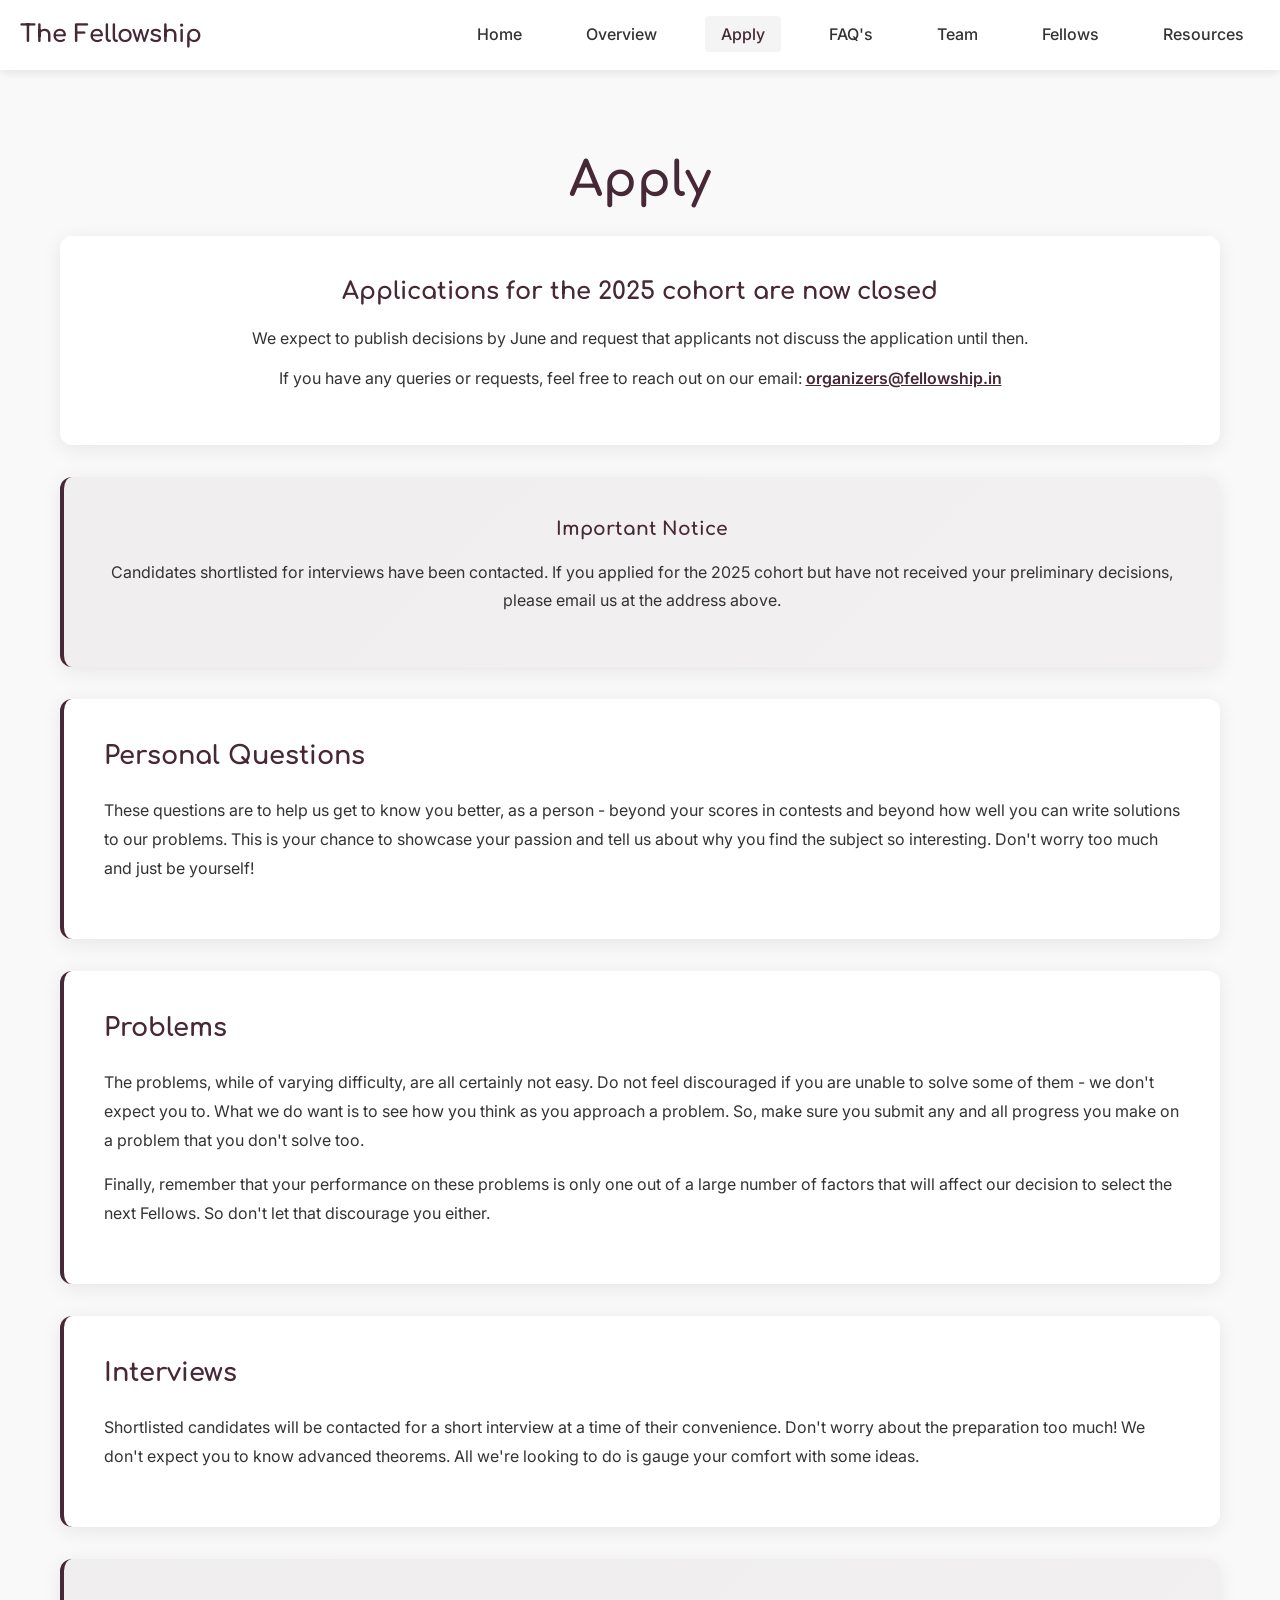
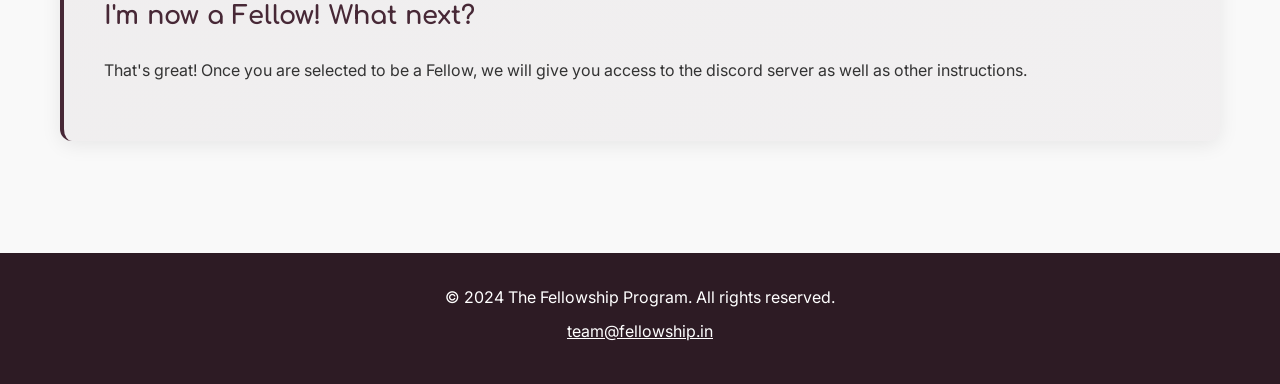
==== apply.html @ 7d9fc126 "Initial commit: Fellowship website" ====
<!DOCTYPE html>
<html lang="en">
<head>
    <meta charset="UTF-8">
    <meta name="viewport" content="width=device-width, initial-scale=1.0">
    <title>Apply - The Fellowship Program</title>
    <link rel="stylesheet" href="styles.css">
    <link href="https://fonts.googleapis.com/css2?family=Comfortaa:wght@300;400;500;600;700&family=Inter:wght@300;400;500;600&display=swap" rel="stylesheet">
</head>
<body>
    <nav class="navbar">
        <div class="nav-container">
            <div class="nav-brand"><a href="index.html" style="color: inherit; text-decoration: none;">The Fellowship</a></div>
            <button class="nav-toggle" id="navToggle"><span></span><span></span><span></span></button>
            <ul class="nav-menu" id="navMenu">
                <li><a href="index.html" class="nav-link">Home</a></li>
                <li><a href="overview.html" class="nav-link">Overview</a></li>
                <li><a href="apply.html" class="nav-link active">Apply</a></li>
                <li><a href="faqs.html" class="nav-link">FAQ's</a></li>
                <li><a href="team.html" class="nav-link">Team</a></li>
                <li><a href="fellows.html" class="nav-link">Fellows</a></li>
                <li><a href="resources.html" class="nav-link">Resources</a></li>
            </ul>
        </div>
    </nav>
    
    <main class="page-content">
        <section class="apply-section">
            <div class="container">
                <h1 class="page-title">Apply</h1>
                
                <div class="apply-notice">
                    <h2>Applications for the 2025 cohort are now closed</h2>
                    <p>We expect to publish decisions by June and request that applicants not discuss the application until then.</p>
                    <p>If you have any queries or requests, feel free to reach out on our email: <a href="mailto:organizers@fellowship.in">organizers@fellowship.in</a></p>
                </div>

                <div class="apply-notice important">
                    <h3>Important Notice</h3>
                    <p>Candidates shortlisted for interviews have been contacted. If you applied for the 2025 cohort but have not received your preliminary decisions, please email us at the address above.</p>
                </div>

                <div class="apply-card">
                    <h2 class="apply-card-title">Personal Questions</h2>
                    <p>These questions are to help us get to know you better, as a person - beyond your scores in contests and beyond how well you can write solutions to our problems. This is your chance to showcase your passion and tell us about why you find the subject so interesting. Don't worry too much and just be yourself!</p>
                </div>

                <div class="apply-card">
                    <h2 class="apply-card-title">Problems</h2>
                    <p>The problems, while of varying difficulty, are all certainly not easy. Do not feel discouraged if you are unable to solve some of them - we don't expect you to. What we do want is to see how you think as you approach a problem. So, make sure you submit any and all progress you make on a problem that you don't solve too.</p>
                    <p>Finally, remember that your performance on these problems is only one out of a large number of factors that will affect our decision to select the next Fellows. So don't let that discourage you either.</p>
                </div>

                <div class="apply-card">
                    <h2 class="apply-card-title">Interviews</h2>
                    <p>Shortlisted candidates will be contacted for a short interview at a time of their convenience. Don't worry about the preparation too much! We don't expect you to know advanced theorems. All we're looking to do is gauge your comfort with some ideas.</p>
                </div>

                <div class="apply-card highlight">
                    <h2 class="apply-card-title">I'm now a Fellow! What next?</h2>
                    <p>That's great! Once you are selected to be a Fellow, we will give you access to the discord server as well as other instructions.</p>
                </div>
            </div>
        </section>
    </main>
    
    <footer class="footer">
        <div class="container">
            <p>© 2024 The Fellowship Program. All rights reserved.</p>
            <p><a href="mailto:team@fellowship.in">team@fellowship.in</a></p>
        </div>
    </footer>
    <script src="script.js"></script>
</body>
</html>
---- styles.css ----
/* Reset and Base Styles */
* {
    margin: 0;
    padding: 0;
    box-sizing: border-box;
}

:root {
    --primary-color: #472836;
    --secondary-color: #6B4A5A;
    --accent-color: #8B6478;
    --dark-bg: #2D1B24;
    --light-bg: #F9F9F9;
    --white: #FFFFFF;
    --text-dark: #333333;
    --text-light: #666666;
    --border-color: #E0E0E0;
}

html {
    scroll-behavior: smooth;
}

body {
    font-family: 'Inter', -apple-system, BlinkMacSystemFont, 'Segoe UI', sans-serif;
    line-height: 1.6;
    color: var(--text-dark);
    background-color: var(--white);
}

h1, h2, h3, h4, h5, h6 {
    font-family: 'Comfortaa', cursive;
    font-weight: 700;
    line-height: 1.3;
}

a {
    color: var(--primary-color);
    text-decoration: none;
    transition: all 0.3s ease;
}

a:hover {
    opacity: 0.8;
}

.container {
    max-width: 1200px;
    margin: 0 auto;
    padding: 0 20px;
}

/* Skip Links */
.skip-link {
    position: absolute;
    top: -40px;
    left: 0;
    background: var(--primary-color);
    color: var(--white);
    padding: 8px 16px;
    z-index: 100;
    border-radius: 0 0 4px 0;
}

.skip-link:focus {
    top: 0;
}

/* Navigation */
.navbar {
    background-color: var(--white);
    box-shadow: 0 2px 10px rgba(0, 0, 0, 0.1);
    position: sticky;
    top: 0;
    z-index: 1000;
    transition: all 0.3s ease;
}

.nav-container {
    max-width: 1400px;
    margin: 0 auto;
    padding: 0 20px;
    display: flex;
    justify-content: space-between;
    align-items: center;
    height: 70px;
}

.nav-brand {
    font-family: 'Comfortaa', cursive;
    font-size: 1.5rem;
    font-weight: 700;
    color: var(--primary-color);
}

.nav-menu {
    display: flex;
    list-style: none;
    gap: 2rem;
    align-items: center;
}

.nav-link {
    color: var(--text-dark);
    font-weight: 500;
    padding: 8px 16px;
    border-radius: 4px;
    transition: all 0.3s ease;
    position: relative;
}

.nav-link:hover,
.nav-link.active {
    color: var(--primary-color);
    background-color: rgba(71, 40, 54, 0.05);
}

.nav-toggle {
    display: none;
    flex-direction: column;
    background: none;
    border: none;
    cursor: pointer;
    padding: 5px;
}

.nav-toggle span {
    width: 25px;
    height: 3px;
    background-color: var(--primary-color);
    margin: 3px 0;
    transition: all 0.3s ease;
    border-radius: 3px;
}

/* Hero Section */
.hero-section {
    position: relative;
    height: 70vh;
    min-height: 500px;
    overflow: hidden;
}

.hero-image {
    width: 100%;
    height: 100%;
    background: linear-gradient(135deg, var(--primary-color) 0%, var(--secondary-color) 50%, var(--accent-color) 100%);
    position: relative;
    display: flex;
    align-items: center;
    justify-content: center;
}

.hero-overlay {
    position: absolute;
    top: 0;
    left: 0;
    right: 0;
    bottom: 0;
    background: rgba(0, 0, 0, 0.3);
}

.hero-content {
    position: relative;
    z-index: 2;
    text-align: center;
    color: var(--white);
    padding: 0 20px;
    max-width: 900px;
    animation: fadeInUp 1s ease;
}

.hero-title {
    font-size: 3.5rem;
    margin-bottom: 1.5rem;
    font-weight: 700;
    text-shadow: 2px 2px 4px rgba(0, 0, 0, 0.3);
}

.hero-subtitle {
    font-size: 1.4rem;
    font-weight: 400;
    line-height: 1.6;
    text-shadow: 1px 1px 2px rgba(0, 0, 0, 0.3);
}

/* Notice Section */
.notice-section {
    background-color: var(--light-bg);
    padding: 3rem 0;
    text-align: center;
}

.notice-section .container {
    max-width: 800px;
}

.notice-text {
    font-family: 'Comfortaa', cursive;
    font-size: 1.1rem;
    margin-bottom: 1.5rem;
    color: var(--text-dark);
}

.notice-subtitle {
    font-weight: 600;
    text-decoration: underline;
    margin-bottom: 1rem;
    color: var(--primary-color);
}

.notice-section p {
    margin-bottom: 0.75rem;
    color: var(--text-dark);
}

.notice-section a {
    color: var(--primary-color);
    text-decoration: underline;
}

/* Mission Section */
.mission-section {
    background: linear-gradient(135deg, var(--dark-bg) 0%, var(--primary-color) 100%);
    color: var(--white);
    padding: 5rem 0;
}

.section-title {
    font-family: 'Comfortaa', cursive;
    font-size: 2.5rem;
    margin-bottom: 2rem;
    text-align: left;
}

.mission-text {
    font-size: 1.1rem;
    margin-bottom: 1.5rem;
    line-height: 1.8;
}

.mission-highlight {
    font-size: 1.1rem;
    line-height: 1.8;
}

.mission-highlight strong {
    font-weight: 700;
}

/* Info Cards Section */
.info-cards-section {
    padding: 5rem 0;
    background-color: var(--white);
}

.info-grid {
    display: grid;
    grid-template-columns: repeat(auto-fit, minmax(300px, 1fr));
    gap: 2.5rem;
    margin-bottom: 3rem;
}

.info-card {
    padding: 2rem;
    border-radius: 12px;
    background: var(--white);
    box-shadow: 0 4px 20px rgba(0, 0, 0, 0.08);
    transition: all 0.3s ease;
    border: 1px solid var(--border-color);
}

.info-card:hover {
    transform: translateY(-5px);
    box-shadow: 0 8px 30px rgba(0, 0, 0, 0.12);
}

.info-icon {
    font-size: 3rem;
    margin-bottom: 1rem;
    display: block;
}

.info-title {
    font-family: 'Comfortaa', cursive;
    font-size: 1.5rem;
    margin-bottom: 1rem;
    color: var(--primary-color);
}

.info-title a {
    color: var(--primary-color);
    text-decoration: none;
}

.info-title a:hover {
    text-decoration: underline;
}

.info-text {
    color: var(--text-dark);
    line-height: 1.7;
    margin-bottom: 1rem;
}

.info-text-small {
    font-size: 0.95rem;
    color: var(--text-light);
    line-height: 1.6;
    font-style: italic;
}

.highlight-text {
    text-decoration: underline;
    font-weight: 600;
    color: var(--primary-color);
}

.application-note {
    background: linear-gradient(135deg, rgba(71, 40, 54, 0.05) 0%, rgba(107, 74, 90, 0.05) 100%);
    padding: 2rem;
    border-radius: 12px;
    border-left: 4px solid var(--primary-color);
}

.application-note p {
    color: var(--text-dark);
    line-height: 1.8;
    font-style: italic;
}

/* Team Section */
.team-section {
    padding: 5rem 0;
    background-color: var(--white);
}

.team-intro {
    text-align: center;
    max-width: 800px;
    margin: 0 auto 3rem;
    font-size: 1.1rem;
    color: var(--text-light);
    line-height: 1.8;
}

.team-category {
    font-family: 'Comfortaa', cursive;
    font-size: 1.8rem;
    color: var(--primary-color);
    margin: 3rem 0 2rem;
    text-align: center;
}

.team-grid {
    display: grid;
    grid-template-columns: repeat(auto-fit, minmax(200px, 1fr));
    gap: 2rem;
    margin-bottom: 3rem;
}

.team-card {
    text-align: center;
    padding: 2rem 1rem;
    border-radius: 12px;
    background: var(--light-bg);
    transition: all 0.3s ease;
    border: 2px solid transparent;
}

.team-card:hover {
    transform: translateY(-5px);
    border-color: var(--primary-color);
    box-shadow: 0 8px 25px rgba(71, 40, 54, 0.15);
}

.team-avatar {
    font-size: 3.5rem;
    margin-bottom: 1rem;
    transition: transform 0.3s ease;
}

.team-name {
    font-family: 'Comfortaa', cursive;
    font-size: 1.1rem;
    color: var(--primary-color);
    margin-bottom: 0.5rem;
}

.team-role {
    color: var(--text-light);
    font-size: 0.95rem;
}

.team-join {
    background: linear-gradient(135deg, rgba(71, 40, 54, 0.05) 0%, rgba(107, 74, 90, 0.05) 100%);
    padding: 2.5rem;
    border-radius: 12px;
    text-align: center;
    margin-top: 3rem;
    border-left: 4px solid var(--primary-color);
}

.team-join h3 {
    font-family: 'Comfortaa', cursive;
    color: var(--primary-color);
    margin-bottom: 1rem;
    font-size: 1.5rem;
}

.team-join p {
    font-size: 1.05rem;
    line-height: 1.7;
    color: var(--text-dark);
}

.team-join a {
    color: var(--primary-color);
    font-weight: 600;
    text-decoration: underline;
}

/* Partnership Section */
.partnership-section {
    background-color: var(--light-bg);
    padding: 4rem 0;
}

.section-title-center {
    font-family: 'Comfortaa', cursive;
    font-size: 2rem;
    text-align: center;
    margin-bottom: 2rem;
    color: var(--primary-color);
}

.partner-logos {
    display: flex;
    justify-content: center;
    align-items: center;
    gap: 3rem;
    flex-wrap: wrap;
}

.partner-logo {
    padding: 1rem;
}

.partner-placeholder {
    width: 200px;
    height: 80px;
    background: linear-gradient(135deg, var(--primary-color) 0%, var(--secondary-color) 100%);
    color: var(--white);
    display: flex;
    align-items: center;
    justify-content: center;
    border-radius: 8px;
    font-family: 'Comfortaa', cursive;
    font-weight: 600;
    box-shadow: 0 4px 15px rgba(0, 0, 0, 0.1);
}

/* Questions Section */
.questions-section {
    background: linear-gradient(135deg, var(--dark-bg) 0%, var(--primary-color) 100%);
    color: var(--white);
    padding: 4rem 0;
    text-align: center;
}

.questions-text {
    font-size: 1.1rem;
    font-style: italic;
    line-height: 1.8;
}

.questions-text a {
    color: var(--white);
    text-decoration: underline;
}

.questions-text a:hover {
    opacity: 0.9;
}

/* Social Section */
.social-section {
    padding: 3rem 0;
    background-color: var(--white);
    text-align: center;
}

.social-links {
    display: flex;
    justify-content: center;
    gap: 1.5rem;
    margin-bottom: 1rem;
}

.social-link {
    display: inline-flex;
    align-items: center;
    justify-content: center;
    width: 60px;
    height: 60px;
    border-radius: 50%;
    background: var(--light-bg);
    transition: all 0.3s ease;
    box-shadow: 0 2px 10px rgba(0, 0, 0, 0.1);
}

.social-link:hover {
    transform: scale(1.1);
    box-shadow: 0 4px 15px rgba(0, 0, 0, 0.15);
}

.social-text {
    color: var(--text-light);
    font-size: 0.95rem;
}

/* Newsletter Section */
.newsletter-section {
    background: linear-gradient(135deg, rgba(71, 40, 54, 0.05) 0%, rgba(107, 74, 90, 0.05) 100%);
    padding: 3rem 0;
}

.newsletter-title {
    font-family: 'Comfortaa', cursive;
    text-align: center;
    margin-bottom: 1.5rem;
    font-size: 1.5rem;
    color: var(--primary-color);
}

.newsletter-form {
    display: flex;
    max-width: 500px;
    margin: 0 auto;
    gap: 1rem;
    flex-wrap: wrap;
    justify-content: center;
}

.newsletter-input {
    flex: 1;
    min-width: 250px;
    padding: 12px 20px;
    border: 2px solid var(--border-color);
    border-radius: 8px;
    font-size: 1rem;
    transition: all 0.3s ease;
}

.newsletter-input:focus {
    outline: none;
    border-color: var(--primary-color);
    box-shadow: 0 0 0 3px rgba(71, 40, 54, 0.1);
}

.newsletter-button {
    padding: 12px 30px;
    background: linear-gradient(135deg, var(--primary-color) 0%, var(--secondary-color) 100%);
    color: var(--white);
    border: none;
    border-radius: 8px;
    font-size: 1rem;
    font-weight: 600;
    cursor: pointer;
    transition: all 0.3s ease;
    font-family: 'Comfortaa', cursive;
}

.newsletter-button:hover {
    transform: translateY(-2px);
    box-shadow: 0 4px 15px rgba(71, 40, 54, 0.3);
}

/* Footer */
.footer {
    background-color: var(--dark-bg);
    color: var(--white);
    padding: 2rem 0;
    text-align: center;
}

.footer p {
    margin-bottom: 0.5rem;
}

.footer a {
    color: var(--white);
    text-decoration: underline;
}

.footer a:hover {
    opacity: 0.8;
}

/* Animations */
@keyframes fadeInUp {
    from {
        opacity: 0;
        transform: translateY(30px);
    }
    to {
        opacity: 1;
        transform: translateY(0);
    }
}

/* Responsive Design */
@media (max-width: 968px) {
    .nav-toggle {
        display: flex;
    }

    .nav-menu {
        position: fixed;
        left: -100%;
        top: 70px;
        flex-direction: column;
        background-color: var(--white);
        width: 100%;
        text-align: center;
        transition: 0.3s;
        box-shadow: 0 10px 27px rgba(0, 0, 0, 0.05);
        padding: 2rem 0;
        gap: 0;
    }

    .nav-menu.active {
        left: 0;
    }

    .nav-link {
        padding: 1rem;
        width: 100%;
        display: block;
    }

    .hero-title {
        font-size: 2.5rem;
    }

    .hero-subtitle {
        font-size: 1.1rem;
    }

    .info-grid {
        grid-template-columns: 1fr;
    }
}

@media (max-width: 640px) {
    .hero-title {
        font-size: 2rem;
    }

    .hero-subtitle {
        font-size: 1rem;
    }

    .section-title {
        font-size: 2rem;
    }

    .section-title-center {
        font-size: 1.75rem;
    }

    .newsletter-form {
        flex-direction: column;
        align-items: stretch;
    }

    .newsletter-input {
        min-width: 100%;
    }
}

/* Scroll Animation */
.fade-in {
    opacity: 0;
    transform: translateY(20px);
    transition: opacity 0.6s ease, transform 0.6s ease;
}

.fade-in.visible {
    opacity: 1;
    transform: translateY(0);
}

/* Page Content Styles */
.page-content {
    min-height: calc(100vh - 200px);
}

.team-page-section {
    padding: 5rem 0;
    background-color: var(--white);
}

.page-title {
    font-family: 'Comfortaa', cursive;
    font-size: 3rem;
    text-align: center;
    color: var(--primary-color);
    margin-bottom: 1.5rem;
}

.page-intro {
    text-align: center;
    max-width: 800px;
    margin: 0 auto 3rem;
    font-size: 1.1rem;
    color: var(--text-light);
    line-height: 1.8;
}

.team-experience {
    background: linear-gradient(135deg, rgba(71, 40, 54, 0.05) 0%, rgba(107, 74, 90, 0.05) 100%);
    padding: 2.5rem;
    border-radius: 12px;
    margin-bottom: 3rem;
    border-left: 4px solid var(--primary-color);
}

.section-subtitle {
    font-family: 'Comfortaa', cursive;
    font-size: 1.8rem;
    color: var(--primary-color);
    margin-bottom: 1rem;
}

.team-experience p {
    margin-bottom: 1rem;
    line-height: 1.7;
    color: var(--text-dark);
}

.team-note {
    font-style: italic;
    font-weight: 600;
    color: var(--primary-color);
}

.past-contributor {
    opacity: 0.85;
}

.past-contributor:hover {
    opacity: 1;
}

/* Overview Page Styles */
.overview-section {
    padding: 5rem 0;
    background-color: var(--light-bg);
}

.overview-card {
    background: var(--white);
    padding: 2.5rem;
    border-radius: 12px;
    margin-bottom: 2rem;
    box-shadow: 0 4px 20px rgba(0, 0, 0, 0.08);
    border-left: 4px solid var(--primary-color);
    transition: all 0.3s ease;
}

.overview-card:hover {
    transform: translateY(-5px);
    box-shadow: 0 8px 30px rgba(0, 0, 0, 0.12);
}

.overview-card.highlight {
    background: linear-gradient(135deg, rgba(71, 40, 54, 0.05) 0%, rgba(107, 74, 90, 0.05) 100%);
    border-left-color: var(--accent-color);
}

.overview-card-title {
    font-family: 'Comfortaa', cursive;
    font-size: 1.8rem;
    color: var(--primary-color);
    margin-bottom: 1.5rem;
}

.overview-card p {
    line-height: 1.8;
    color: var(--text-dark);
    margin-bottom: 1rem;
}

.overview-card a {
    color: var(--primary-color);
    font-weight: 600;
    text-decoration: underline;
}

/* FAQ Page Styles */
.faq-section {
    padding: 5rem 0;
    background-color: var(--white);
}

.faq-item {
    background: var(--light-bg);
    padding: 2rem;
    border-radius: 12px;
    margin-bottom: 1.5rem;
    border-left: 4px solid var(--primary-color);
    transition: all 0.3s ease;
}

.faq-item:hover {
    transform: translateX(5px);
    box-shadow: 0 4px 15px rgba(0, 0, 0, 0.1);
}

.faq-question {
    font-family: 'Comfortaa', cursive;
    font-size: 1.3rem;
    color: var(--primary-color);
    margin-bottom: 1rem;
}

.faq-answer {
    line-height: 1.8;
    color: var(--text-dark);
    margin-bottom: 0.75rem;
}

.faq-answer a {
    color: var(--primary-color);
    font-weight: 600;
    text-decoration: underline;
}

/* Apply Page Styles */
.apply-section {
    padding: 5rem 0;
    background-color: var(--light-bg);
}

.apply-notice {
    background: var(--white);
    padding: 2.5rem;
    border-radius: 12px;
    margin-bottom: 2rem;
    box-shadow: 0 4px 20px rgba(0, 0, 0, 0.08);
    text-align: center;
}

.apply-notice h2, .apply-notice h3 {
    font-family: 'Comfortaa', cursive;
    color: var(--primary-color);
    margin-bottom: 1rem;
}

.apply-notice.important {
    background: linear-gradient(135deg, rgba(71, 40, 54, 0.05) 0%, rgba(107, 74, 90, 0.05) 100%);
    border-left: 4px solid var(--primary-color);
}

.apply-notice p {
    line-height: 1.8;
    color: var(--text-dark);
    margin-bottom: 0.75rem;
}

.apply-notice a {
    color: var(--primary-color);
    font-weight: 600;
    text-decoration: underline;
}

.apply-card {
    background: var(--white);
    padding: 2.5rem;
    border-radius: 12px;
    margin-bottom: 2rem;
    box-shadow: 0 4px 20px rgba(0, 0, 0, 0.08);
    border-left: 4px solid var(--primary-color);
}

.apply-card.highlight {
    background: linear-gradient(135deg, rgba(71, 40, 54, 0.05) 0%, rgba(107, 74, 90, 0.05) 100%);
}

.apply-card-title {
    font-family: 'Comfortaa', cursive;
    font-size: 1.6rem;
    color: var(--primary-color);
    margin-bottom: 1.5rem;
}

.apply-card p {
    line-height: 1.8;
    color: var(--text-dark);
    margin-bottom: 1rem;
}

/* Resources Page Styles */
.resources-section {
    padding: 5rem 0;
    background-color: var(--white);
}

.resources-grid {
    display: grid;
    grid-template-columns: repeat(auto-fit, minmax(280px, 1fr));
    gap: 2rem;
    margin-top: 3rem;
}

.resource-card {
    background: var(--light-bg);
    padding: 2rem;
    border-radius: 12px;
    text-align: center;
    transition: all 0.3s ease;
    border: 2px solid transparent;
}

.resource-card:hover {
    transform: translateY(-10px);
    border-color: var(--primary-color);
    box-shadow: 0 10px 30px rgba(0, 0, 0, 0.15);
}

.resource-icon {
    font-size: 3rem;
    margin-bottom: 1rem;
}

.resource-title {
    font-family: 'Comfortaa', cursive;
    font-size: 1.3rem;
    color: var(--primary-color);
    margin-bottom: 1rem;
}

.resource-description {
    color: var(--text-light);
    margin-bottom: 1.5rem;
    line-height: 1.6;
}

.resource-link {
    display: inline-block;
    color: var(--primary-color);
    font-weight: 600;
    text-decoration: none;
    transition: all 0.3s ease;
}

.resource-link:hover {
    transform: translateX(5px);
}

/* Fellows Page Styles */
.fellows-section {
    padding: 5rem 0;
    background: linear-gradient(135deg, var(--light-bg) 0%, var(--white) 100%);
}

.cohort-section {
    margin-bottom: 4rem;
}

.cohort-title {
    font-family: 'Comfortaa', cursive;
    font-size: 2rem;
    color: var(--primary-color);
    text-align: center;
    margin-bottom: 2rem;
    padding-bottom: 1rem;
    border-bottom: 3px solid var(--primary-color);
}

.fellows-grid {
    display: grid;
    grid-template-columns: repeat(auto-fill, minmax(140px, 1fr));
    gap: 1.5rem;
}

.fellow-card {
    background: var(--white);
    padding: 1.5rem 1rem;
    border-radius: 12px;
    text-align: center;
    font-size: 2.5rem;
    transition: all 0.3s ease;
    border: 2px solid transparent;
    box-shadow: 0 2px 10px rgba(0, 0, 0, 0.05);
}

.fellow-card:hover {
    transform: translateY(-5px) scale(1.05);
    border-color: var(--primary-color);
    box-shadow: 0 8px 25px rgba(71, 40, 54, 0.2);
}

.fellow-name {
    font-size: 0.95rem;
    font-family: 'Comfortaa', cursive;
    color: var(--text-dark);
    margin-top: 0.75rem;
    font-weight: 600;
}

.cohort-stats {
    background: linear-gradient(135deg, var(--primary-color) 0%, var(--secondary-color) 100%);
    padding: 3rem;
    border-radius: 12px;
    margin-top: 4rem;
    text-align: center;
}

.cohort-stats h3 {
    font-family: 'Comfortaa', cursive;
    font-size: 2rem;
    color: var(--white);
    margin-bottom: 2rem;
}

.stats-grid {
    display: grid;
    grid-template-columns: repeat(auto-fit, minmax(150px, 1fr));
    gap: 2rem;
}

.stat-card {
    background: rgba(255, 255, 255, 0.1);
    padding: 2rem;
    border-radius: 12px;
    backdrop-filter: blur(10px);
}

.stat-number {
    font-family: 'Comfortaa', cursive;
    font-size: 3rem;
    color: var(--white);
    font-weight: 700;
    margin-bottom: 0.5rem;
}

.stat-label {
    color: rgba(255, 255, 255, 0.9);
    font-size: 1.1rem;
    font-weight: 500;
}
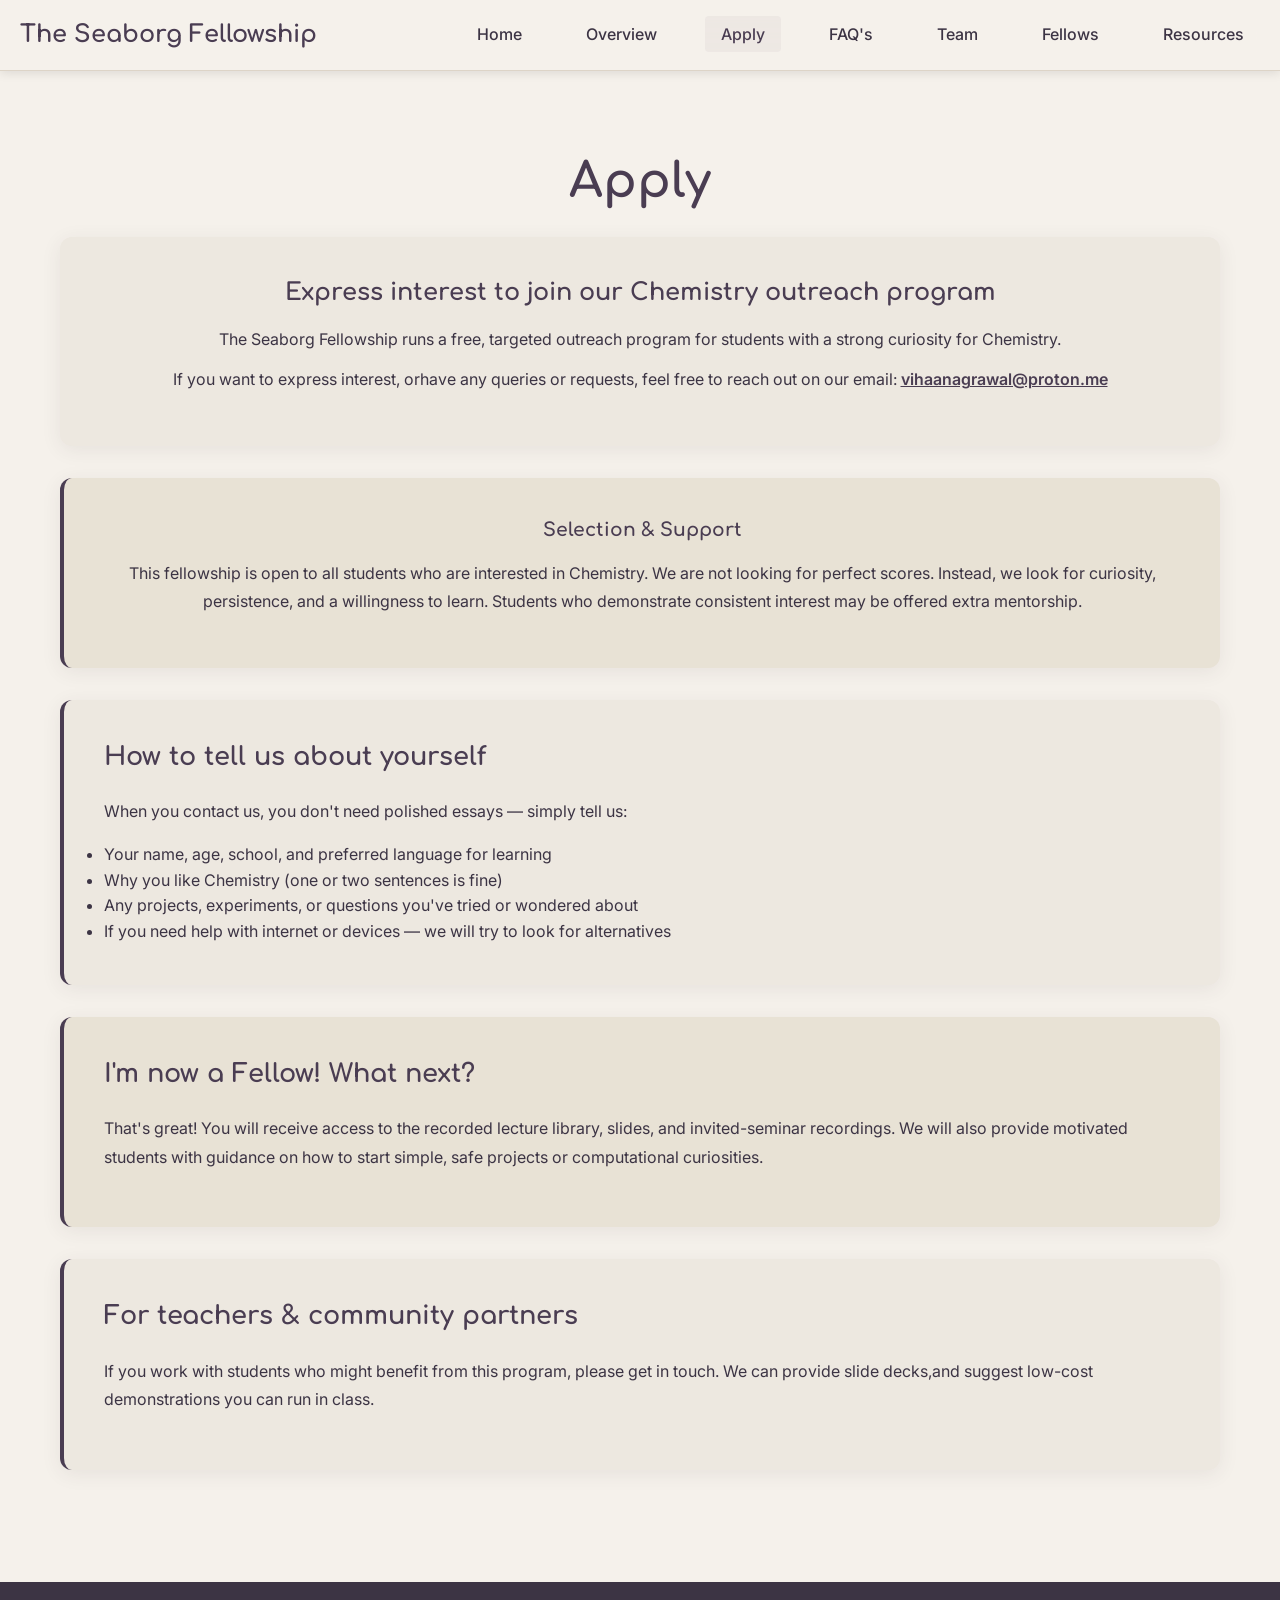
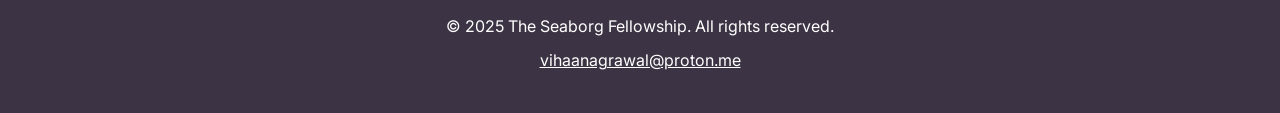
==== commit c7947776: "Update website content and styling" ====
--- a/apply.html
+++ b/apply.html
@@ -3,14 +3,14 @@
 <head>
     <meta charset="UTF-8">
     <meta name="viewport" content="width=device-width, initial-scale=1.0">
-    <title>Apply - The Fellowship Program</title>
+    <title>Apply - The Seaborg Fellowship</title>
     <link rel="stylesheet" href="styles.css">
     <link href="https://fonts.googleapis.com/css2?family=Comfortaa:wght@300;400;500;600;700&family=Inter:wght@300;400;500;600&display=swap" rel="stylesheet">
 </head>
 <body>
     <nav class="navbar">
         <div class="nav-container">
-            <div class="nav-brand"><a href="index.html" style="color: inherit; text-decoration: none;">The Fellowship</a></div>
+            <div class="nav-brand"><a href="index.html" style="color: inherit; text-decoration: none;">The Seaborg Fellowship</a></div>
             <button class="nav-toggle" id="navToggle"><span></span><span></span><span></span></button>
             <ul class="nav-menu" id="navMenu">
                 <li><a href="index.html" class="nav-link">Home</a></li>
@@ -30,44 +30,47 @@
                 <h1 class="page-title">Apply</h1>
                 
                 <div class="apply-notice">
-                    <h2>Applications for the 2025 cohort are now closed</h2>
-                    <p>We expect to publish decisions by June and request that applicants not discuss the application until then.</p>
-                    <p>If you have any queries or requests, feel free to reach out on our email: <a href="mailto:organizers@fellowship.in">organizers@fellowship.in</a></p>
+                    <h2>Express interest to join our Chemistry outreach program</h2>
+                    <p>The Seaborg Fellowship runs a free, targeted outreach program for students with a strong curiosity for Chemistry.</p>
+                    <p>If you want to express interest, orhave any queries or requests, feel free to reach out on our email: <a href="mailto:vihaanagrawal@proton.me">vihaanagrawal@proton.me</a></p>
                 </div>
 
                 <div class="apply-notice important">
-                    <h3>Important Notice</h3>
-                    <p>Candidates shortlisted for interviews have been contacted. If you applied for the 2025 cohort but have not received your preliminary decisions, please email us at the address above.</p>
+                    <h3>Selection & Support</h3>
+                    <p>This fellowship is open to all students who are interested in Chemistry. We are not looking for perfect scores. Instead, we look for curiosity, persistence, and a willingness to learn. Students who demonstrate consistent interest may be offered extra mentorship.</p>
                 </div>
 
                 <div class="apply-card">
-                    <h2 class="apply-card-title">Personal Questions</h2>
-                    <p>These questions are to help us get to know you better, as a person - beyond your scores in contests and beyond how well you can write solutions to our problems. This is your chance to showcase your passion and tell us about why you find the subject so interesting. Don't worry too much and just be yourself!</p>
-                </div>
-
-                <div class="apply-card">
-                    <h2 class="apply-card-title">Problems</h2>
-                    <p>The problems, while of varying difficulty, are all certainly not easy. Do not feel discouraged if you are unable to solve some of them - we don't expect you to. What we do want is to see how you think as you approach a problem. So, make sure you submit any and all progress you make on a problem that you don't solve too.</p>
-                    <p>Finally, remember that your performance on these problems is only one out of a large number of factors that will affect our decision to select the next Fellows. So don't let that discourage you either.</p>
-                </div>
-
-                <div class="apply-card">
-                    <h2 class="apply-card-title">Interviews</h2>
-                    <p>Shortlisted candidates will be contacted for a short interview at a time of their convenience. Don't worry about the preparation too much! We don't expect you to know advanced theorems. All we're looking to do is gauge your comfort with some ideas.</p>
+                    <h2 class="apply-card-title">How to tell us about yourself</h2>
+                    <p>When you contact us, you don't need polished essays — simply tell us:</p>
+                    <ul>
+                        <li>Your name, age, school, and preferred language for learning</li>
+                        <li>Why you like Chemistry (one or two sentences is fine)</li>
+                        <li>Any projects, experiments, or questions you've tried or wondered about</li>
+                        <li>If you need help with internet or devices — we will try to look for alternatives</li>
+                    </ul>
                 </div>
 
                 <div class="apply-card highlight">
                     <h2 class="apply-card-title">I'm now a Fellow! What next?</h2>
-                    <p>That's great! Once you are selected to be a Fellow, we will give you access to the discord server as well as other instructions.</p>
+                    <p>That's great! You will receive access to the recorded lecture library, slides, and invited-seminar recordings. We will also provide motivated students with guidance on how to start simple, safe projects or computational curiosities.</p>
                 </div>
+
+                <div class="apply-card">
+                    <h2 class="apply-card-title">For teachers & community partners</h2>
+                    <p>
+                        If you work with students who might benefit from this program, please get in touch. We can provide slide decks,and suggest low-cost demonstrations you can run in class.
+                    </p>
+                </div>
+
             </div>
         </section>
     </main>
     
     <footer class="footer">
         <div class="container">
-            <p>© 2024 The Fellowship Program. All rights reserved.</p>
-            <p><a href="mailto:team@fellowship.in">team@fellowship.in</a></p>
+            <p>© 2025 The Seaborg Fellowship. All rights reserved.</p>
+            <p><a href="mailto:vihaanagrawal@proton.me">vihaanagrawal@proton.me</a></p>
         </div>
     </footer>
     <script src="script.js"></script>
--- a/styles.css
+++ b/styles.css
@@ -6,15 +6,20 @@
 }
 
 :root {
-    --primary-color: #472836;
-    --secondary-color: #6B4A5A;
-    --accent-color: #8B6478;
-    --dark-bg: #2D1B24;
-    --light-bg: #F9F9F9;
+    /* CMU AI Safety Color Scheme */
+    --primary-color: #4a3d52;
+    --secondary-color: #6b5970;
+    --accent-color: #d4a574;
+    --dark-bg: #3c3444;
+    --light-bg: #f5f1eb;
     --white: #FFFFFF;
-    --text-dark: #333333;
-    --text-light: #666666;
-    --border-color: #E0E0E0;
+    --text-dark: #3c3444;
+    --text-light: #5a4d5e;
+    --text-muted: #8b7a85;
+    --border-color: #ddd4c7;
+    --bg-secondary: #ede8e0;
+    --bg-tertiary: #e8e2d5;
+    --border-highlight: #c9bfb0;
 }
 
 html {
@@ -25,7 +30,7 @@
     font-family: 'Inter', -apple-system, BlinkMacSystemFont, 'Segoe UI', sans-serif;
     line-height: 1.6;
     color: var(--text-dark);
-    background-color: var(--white);
+    background-color: var(--light-bg);
 }
 
 h1, h2, h3, h4, h5, h6 {
@@ -68,8 +73,10 @@
 
 /* Navigation */
 .navbar {
-    background-color: var(--white);
-    box-shadow: 0 2px 10px rgba(0, 0, 0, 0.1);
+    background-color: rgba(245, 241, 235, 0.9);
+    backdrop-filter: blur(20px);
+    border-bottom: 1px solid var(--border-color);
+    box-shadow: 0 2px 10px rgba(60, 52, 68, 0.1);
     position: sticky;
     top: 0;
     z-index: 1000;
@@ -112,7 +119,7 @@
 .nav-link:hover,
 .nav-link.active {
     color: var(--primary-color);
-    background-color: rgba(71, 40, 54, 0.05);
+    background-color: rgba(74, 61, 82, 0.05);
 }
 
 .nav-toggle {
@@ -144,7 +151,7 @@
 .hero-image {
     width: 100%;
     height: 100%;
-    background: linear-gradient(135deg, var(--primary-color) 0%, var(--secondary-color) 50%, var(--accent-color) 100%);
+    background: linear-gradient(135deg, var(--accent-color) 0%, var(--secondary-color) 100%);
     position: relative;
     display: flex;
     align-items: center;
@@ -221,7 +228,7 @@
 
 /* Mission Section */
 .mission-section {
-    background: linear-gradient(135deg, var(--dark-bg) 0%, var(--primary-color) 100%);
+    background: linear-gradient(135deg, var(--dark-bg) 0%, var(--secondary-color) 100%);
     color: var(--white);
     padding: 5rem 0;
 }
@@ -251,7 +258,7 @@
 /* Info Cards Section */
 .info-cards-section {
     padding: 5rem 0;
-    background-color: var(--white);
+    background-color: var(--light-bg);
 }
 
 .info-grid {
@@ -264,8 +271,8 @@
 .info-card {
     padding: 2rem;
     border-radius: 12px;
-    background: var(--white);
-    box-shadow: 0 4px 20px rgba(0, 0, 0, 0.08);
+    background: var(--bg-secondary);
+    box-shadow: 0 4px 20px rgba(60, 52, 68, 0.08);
     transition: all 0.3s ease;
     border: 1px solid var(--border-color);
 }
@@ -317,7 +324,7 @@
 }
 
 .application-note {
-    background: linear-gradient(135deg, rgba(71, 40, 54, 0.05) 0%, rgba(107, 74, 90, 0.05) 100%);
+    background: var(--bg-tertiary);
     padding: 2rem;
     border-radius: 12px;
     border-left: 4px solid var(--primary-color);
@@ -332,7 +339,7 @@
 /* Team Section */
 .team-section {
     padding: 5rem 0;
-    background-color: var(--white);
+    background-color: var(--light-bg);
 }
 
 .team-intro {
@@ -363,7 +370,7 @@
     text-align: center;
     padding: 2rem 1rem;
     border-radius: 12px;
-    background: var(--light-bg);
+    background: var(--bg-secondary);
     transition: all 0.3s ease;
     border: 2px solid transparent;
 }
@@ -371,7 +378,7 @@
 .team-card:hover {
     transform: translateY(-5px);
     border-color: var(--primary-color);
-    box-shadow: 0 8px 25px rgba(71, 40, 54, 0.15);
+    box-shadow: 0 8px 25px rgba(60, 52, 68, 0.15);
 }
 
 .team-avatar {
@@ -393,7 +400,7 @@
 }
 
 .team-join {
-    background: linear-gradient(135deg, rgba(71, 40, 54, 0.05) 0%, rgba(107, 74, 90, 0.05) 100%);
+    background: var(--bg-tertiary);
     padding: 2.5rem;
     border-radius: 12px;
     text-align: center;
@@ -449,7 +456,7 @@
 .partner-placeholder {
     width: 200px;
     height: 80px;
-    background: linear-gradient(135deg, var(--primary-color) 0%, var(--secondary-color) 100%);
+    background: linear-gradient(135deg, var(--accent-color) 0%, var(--secondary-color) 100%);
     color: var(--white);
     display: flex;
     align-items: center;
@@ -457,12 +464,12 @@
     border-radius: 8px;
     font-family: 'Comfortaa', cursive;
     font-weight: 600;
-    box-shadow: 0 4px 15px rgba(0, 0, 0, 0.1);
+    box-shadow: 0 4px 15px rgba(60, 52, 68, 0.1);
 }
 
 /* Questions Section */
 .questions-section {
-    background: linear-gradient(135deg, var(--dark-bg) 0%, var(--primary-color) 100%);
+    background: linear-gradient(135deg, var(--dark-bg) 0%, var(--secondary-color) 100%);
     color: var(--white);
     padding: 4rem 0;
     text-align: center;
@@ -486,7 +493,7 @@
 /* Social Section */
 .social-section {
     padding: 3rem 0;
-    background-color: var(--white);
+    background-color: var(--light-bg);
     text-align: center;
 }
 
@@ -504,9 +511,9 @@
     width: 60px;
     height: 60px;
     border-radius: 50%;
-    background: var(--light-bg);
-    transition: all 0.3s ease;
-    box-shadow: 0 2px 10px rgba(0, 0, 0, 0.1);
+    background: var(--bg-secondary);
+    transition: all 0.3s ease;
+    box-shadow: 0 2px 10px rgba(60, 52, 68, 0.1);
 }
 
 .social-link:hover {
@@ -521,7 +528,7 @@
 
 /* Newsletter Section */
 .newsletter-section {
-    background: linear-gradient(135deg, rgba(71, 40, 54, 0.05) 0%, rgba(107, 74, 90, 0.05) 100%);
+    background: var(--bg-tertiary);
     padding: 3rem 0;
 }
 
@@ -555,12 +562,12 @@
 .newsletter-input:focus {
     outline: none;
     border-color: var(--primary-color);
-    box-shadow: 0 0 0 3px rgba(71, 40, 54, 0.1);
+    box-shadow: 0 0 0 3px rgba(74, 61, 82, 0.1);
 }
 
 .newsletter-button {
     padding: 12px 30px;
-    background: linear-gradient(135deg, var(--primary-color) 0%, var(--secondary-color) 100%);
+    background: linear-gradient(135deg, var(--accent-color) 0%, var(--secondary-color) 100%);
     color: var(--white);
     border: none;
     border-radius: 8px;
@@ -573,7 +580,7 @@
 
 .newsletter-button:hover {
     transform: translateY(-2px);
-    box-shadow: 0 4px 15px rgba(71, 40, 54, 0.3);
+    box-shadow: 0 4px 15px rgba(60, 52, 68, 0.3);
 }
 
 /* Footer */
@@ -698,7 +705,7 @@
 
 .team-page-section {
     padding: 5rem 0;
-    background-color: var(--white);
+    background-color: var(--light-bg);
 }
 
 .page-title {
@@ -719,7 +726,7 @@
 }
 
 .team-experience {
-    background: linear-gradient(135deg, rgba(71, 40, 54, 0.05) 0%, rgba(107, 74, 90, 0.05) 100%);
+    background: var(--bg-tertiary);
     padding: 2.5rem;
     border-radius: 12px;
     margin-bottom: 3rem;
@@ -760,22 +767,22 @@
 }
 
 .overview-card {
-    background: var(--white);
+    background: var(--bg-secondary);
     padding: 2.5rem;
     border-radius: 12px;
     margin-bottom: 2rem;
-    box-shadow: 0 4px 20px rgba(0, 0, 0, 0.08);
+    box-shadow: 0 4px 20px rgba(60, 52, 68, 0.08);
     border-left: 4px solid var(--primary-color);
     transition: all 0.3s ease;
 }
 
 .overview-card:hover {
     transform: translateY(-5px);
-    box-shadow: 0 8px 30px rgba(0, 0, 0, 0.12);
+    box-shadow: 0 8px 30px rgba(60, 52, 68, 0.12);
 }
 
 .overview-card.highlight {
-    background: linear-gradient(135deg, rgba(71, 40, 54, 0.05) 0%, rgba(107, 74, 90, 0.05) 100%);
+    background: var(--bg-tertiary);
     border-left-color: var(--accent-color);
 }
 
@@ -801,11 +808,11 @@
 /* FAQ Page Styles */
 .faq-section {
     padding: 5rem 0;
-    background-color: var(--white);
+    background-color: var(--light-bg);
 }
 
 .faq-item {
-    background: var(--light-bg);
+    background: var(--bg-secondary);
     padding: 2rem;
     border-radius: 12px;
     margin-bottom: 1.5rem;
@@ -815,7 +822,7 @@
 
 .faq-item:hover {
     transform: translateX(5px);
-    box-shadow: 0 4px 15px rgba(0, 0, 0, 0.1);
+    box-shadow: 0 4px 15px rgba(60, 52, 68, 0.1);
 }
 
 .faq-question {
@@ -844,11 +851,11 @@
 }
 
 .apply-notice {
-    background: var(--white);
+    background: var(--bg-secondary);
     padding: 2.5rem;
     border-radius: 12px;
     margin-bottom: 2rem;
-    box-shadow: 0 4px 20px rgba(0, 0, 0, 0.08);
+    box-shadow: 0 4px 20px rgba(60, 52, 68, 0.08);
     text-align: center;
 }
 
@@ -859,7 +866,7 @@
 }
 
 .apply-notice.important {
-    background: linear-gradient(135deg, rgba(71, 40, 54, 0.05) 0%, rgba(107, 74, 90, 0.05) 100%);
+    background: var(--bg-tertiary);
     border-left: 4px solid var(--primary-color);
 }
 
@@ -876,16 +883,16 @@
 }
 
 .apply-card {
-    background: var(--white);
+    background: var(--bg-secondary);
     padding: 2.5rem;
     border-radius: 12px;
     margin-bottom: 2rem;
-    box-shadow: 0 4px 20px rgba(0, 0, 0, 0.08);
+    box-shadow: 0 4px 20px rgba(60, 52, 68, 0.08);
     border-left: 4px solid var(--primary-color);
 }
 
 .apply-card.highlight {
-    background: linear-gradient(135deg, rgba(71, 40, 54, 0.05) 0%, rgba(107, 74, 90, 0.05) 100%);
+    background: var(--bg-tertiary);
 }
 
 .apply-card-title {
@@ -904,7 +911,7 @@
 /* Resources Page Styles */
 .resources-section {
     padding: 5rem 0;
-    background-color: var(--white);
+    background-color: var(--light-bg);
 }
 
 .resources-grid {
@@ -915,7 +922,7 @@
 }
 
 .resource-card {
-    background: var(--light-bg);
+    background: var(--bg-secondary);
     padding: 2rem;
     border-radius: 12px;
     text-align: center;
@@ -926,7 +933,7 @@
 .resource-card:hover {
     transform: translateY(-10px);
     border-color: var(--primary-color);
-    box-shadow: 0 10px 30px rgba(0, 0, 0, 0.15);
+    box-shadow: 0 10px 30px rgba(60, 52, 68, 0.15);
 }
 
 .resource-icon {
@@ -962,7 +969,7 @@
 /* Fellows Page Styles */
 .fellows-section {
     padding: 5rem 0;
-    background: linear-gradient(135deg, var(--light-bg) 0%, var(--white) 100%);
+    background: var(--light-bg);
 }
 
 .cohort-section {
@@ -986,20 +993,20 @@
 }
 
 .fellow-card {
-    background: var(--white);
+    background: var(--bg-secondary);
     padding: 1.5rem 1rem;
     border-radius: 12px;
     text-align: center;
     font-size: 2.5rem;
     transition: all 0.3s ease;
     border: 2px solid transparent;
-    box-shadow: 0 2px 10px rgba(0, 0, 0, 0.05);
+    box-shadow: 0 2px 10px rgba(60, 52, 68, 0.05);
 }
 
 .fellow-card:hover {
     transform: translateY(-5px) scale(1.05);
     border-color: var(--primary-color);
-    box-shadow: 0 8px 25px rgba(71, 40, 54, 0.2);
+    box-shadow: 0 8px 25px rgba(60, 52, 68, 0.2);
 }
 
 .fellow-name {
@@ -1011,7 +1018,7 @@
 }
 
 .cohort-stats {
-    background: linear-gradient(135deg, var(--primary-color) 0%, var(--secondary-color) 100%);
+    background: linear-gradient(135deg, var(--accent-color) 0%, var(--secondary-color) 100%);
     padding: 3rem;
     border-radius: 12px;
     margin-top: 4rem;
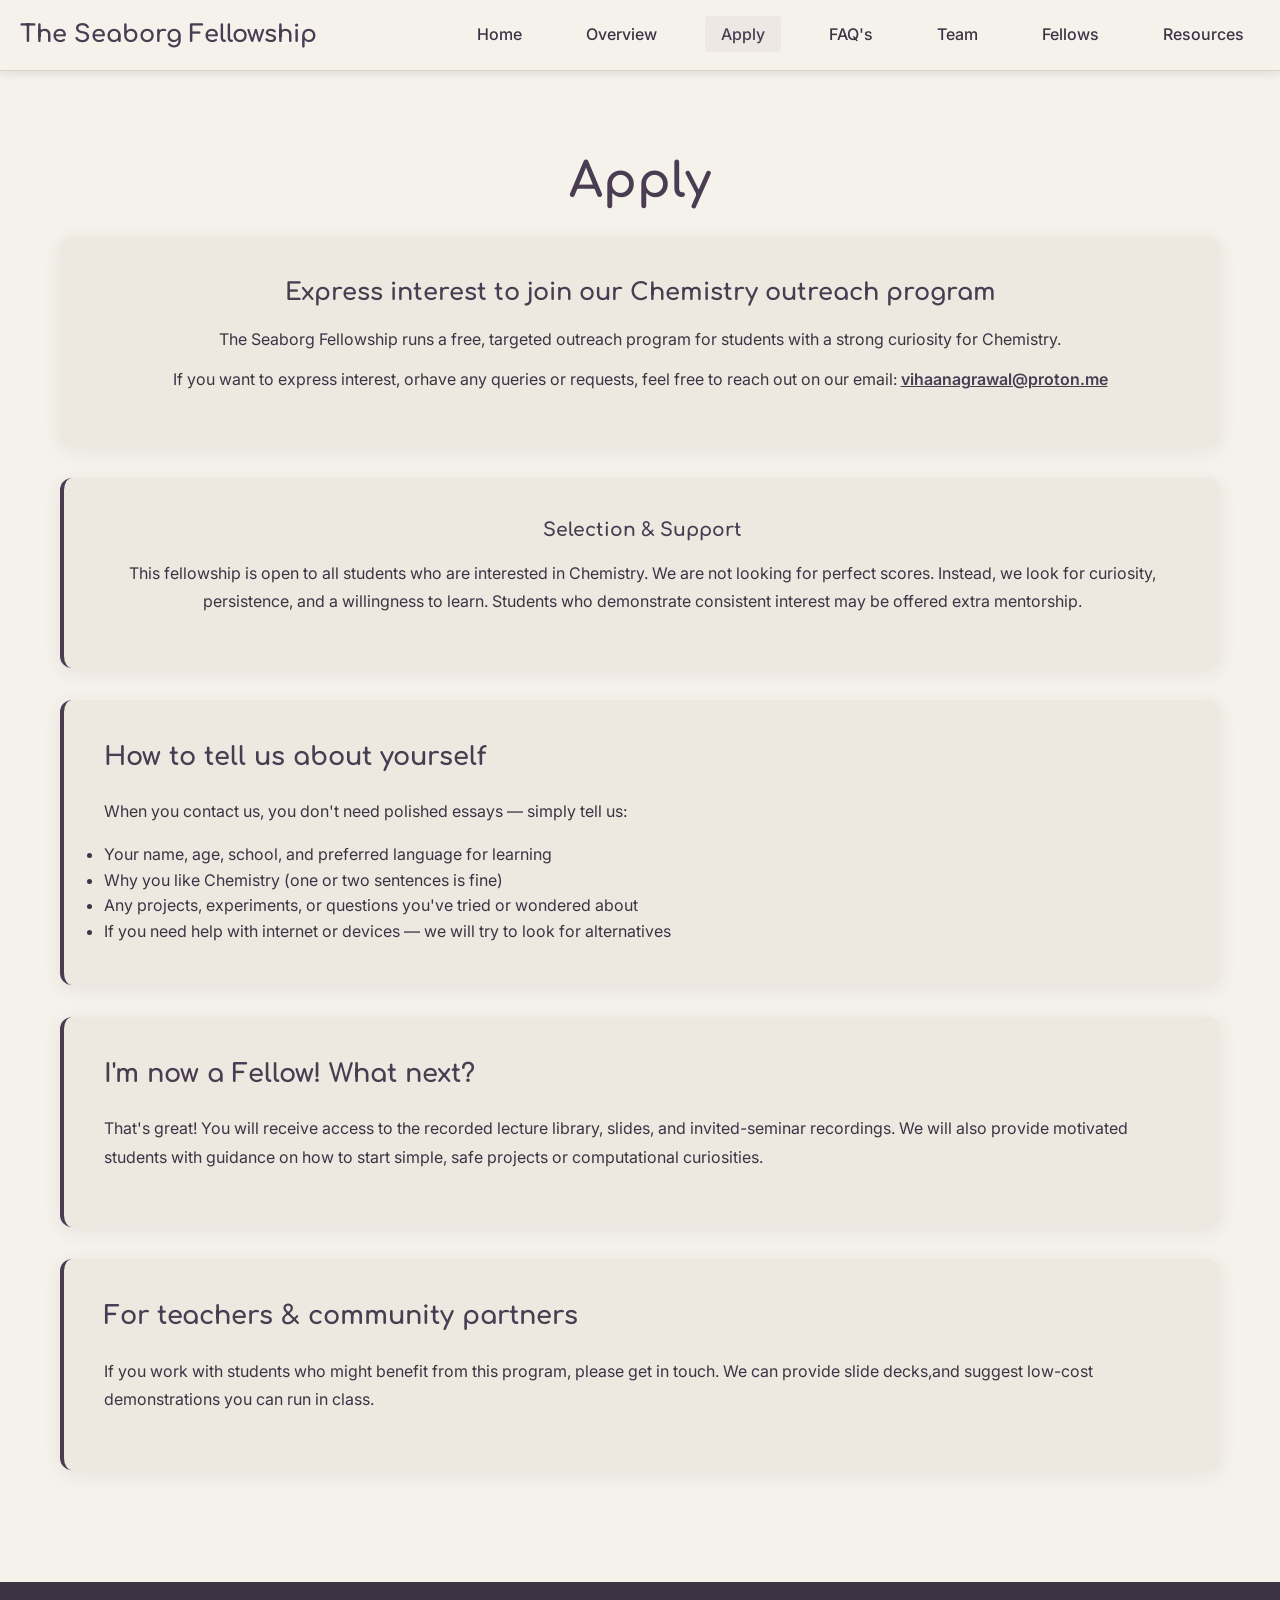
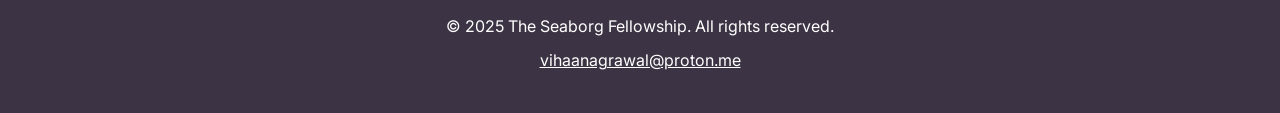
==== commit 97f81123: "Add cache-busting version parameter to CSS links" ====
--- a/apply.html
+++ b/apply.html
@@ -4,7 +4,7 @@
     <meta charset="UTF-8">
     <meta name="viewport" content="width=device-width, initial-scale=1.0">
     <title>Apply - The Seaborg Fellowship</title>
-    <link rel="stylesheet" href="styles.css">
+    <link rel="stylesheet" href="styles.css?v=2.0">
     <link href="https://fonts.googleapis.com/css2?family=Comfortaa:wght@300;400;500;600;700&family=Inter:wght@300;400;500;600&display=swap" rel="stylesheet">
 </head>
 <body>
--- a/styles.css
+++ b/styles.css
@@ -18,7 +18,7 @@
     --text-muted: #8b7a85;
     --border-color: #ddd4c7;
     --bg-secondary: #ede8e0;
-    --bg-tertiary: #e8e2d5;
+    --bg-tertiary: #ede8e0;
     --border-highlight: #c9bfb0;
 }
 
@@ -151,7 +151,7 @@
 .hero-image {
     width: 100%;
     height: 100%;
-    background: linear-gradient(135deg, var(--accent-color) 0%, var(--secondary-color) 100%);
+    background: radial-gradient(ellipse at top, var(--bg-secondary) 0%, var(--light-bg) 50%);
     position: relative;
     display: flex;
     align-items: center;
@@ -164,14 +164,18 @@
     left: 0;
     right: 0;
     bottom: 0;
-    background: rgba(0, 0, 0, 0.3);
+    background-image:
+        linear-gradient(rgba(74, 61, 82, 0.1) 1px, transparent 1px),
+        linear-gradient(90deg, rgba(74, 61, 82, 0.1) 1px, transparent 1px);
+    background-size: 60px 60px;
+    opacity: 0.3;
 }
 
 .hero-content {
     position: relative;
     z-index: 2;
     text-align: center;
-    color: var(--white);
+    color: var(--text-dark);
     padding: 0 20px;
     max-width: 900px;
     animation: fadeInUp 1s ease;
@@ -181,14 +185,14 @@
     font-size: 3.5rem;
     margin-bottom: 1.5rem;
     font-weight: 700;
-    text-shadow: 2px 2px 4px rgba(0, 0, 0, 0.3);
+    color: var(--text-dark);
 }
 
 .hero-subtitle {
     font-size: 1.4rem;
     font-weight: 400;
     line-height: 1.6;
-    text-shadow: 1px 1px 2px rgba(0, 0, 0, 0.3);
+    color: var(--text-light);
 }
 
 /* Notice Section */
@@ -228,8 +232,8 @@
 
 /* Mission Section */
 .mission-section {
-    background: linear-gradient(135deg, var(--dark-bg) 0%, var(--secondary-color) 100%);
-    color: var(--white);
+    background: var(--bg-tertiary);
+    color: var(--text-dark);
     padding: 5rem 0;
 }
 
@@ -238,17 +242,20 @@
     font-size: 2.5rem;
     margin-bottom: 2rem;
     text-align: left;
+    color: var(--primary-color);
 }
 
 .mission-text {
     font-size: 1.1rem;
     margin-bottom: 1.5rem;
     line-height: 1.8;
+    color: var(--text-dark);
 }
 
 .mission-highlight {
     font-size: 1.1rem;
     line-height: 1.8;
+    color: var(--text-dark);
 }
 
 .mission-highlight strong {
@@ -456,7 +463,7 @@
 .partner-placeholder {
     width: 200px;
     height: 80px;
-    background: linear-gradient(135deg, var(--accent-color) 0%, var(--secondary-color) 100%);
+    background: var(--primary-color);
     color: var(--white);
     display: flex;
     align-items: center;
@@ -464,13 +471,13 @@
     border-radius: 8px;
     font-family: 'Comfortaa', cursive;
     font-weight: 600;
-    box-shadow: 0 4px 15px rgba(60, 52, 68, 0.1);
+    box-shadow: 0 4px 15px rgba(60, 52, 68, 0.15);
 }
 
 /* Questions Section */
 .questions-section {
-    background: linear-gradient(135deg, var(--dark-bg) 0%, var(--secondary-color) 100%);
-    color: var(--white);
+    background: var(--bg-tertiary);
+    color: var(--text-dark);
     padding: 4rem 0;
     text-align: center;
 }
@@ -479,15 +486,17 @@
     font-size: 1.1rem;
     font-style: italic;
     line-height: 1.8;
+    color: var(--text-dark);
 }
 
 .questions-text a {
-    color: var(--white);
+    color: var(--primary-color);
     text-decoration: underline;
+    font-weight: 600;
 }
 
 .questions-text a:hover {
-    opacity: 0.9;
+    opacity: 0.8;
 }
 
 /* Social Section */
@@ -567,7 +576,7 @@
 
 .newsletter-button {
     padding: 12px 30px;
-    background: linear-gradient(135deg, var(--accent-color) 0%, var(--secondary-color) 100%);
+    background: var(--primary-color);
     color: var(--white);
     border: none;
     border-radius: 8px;
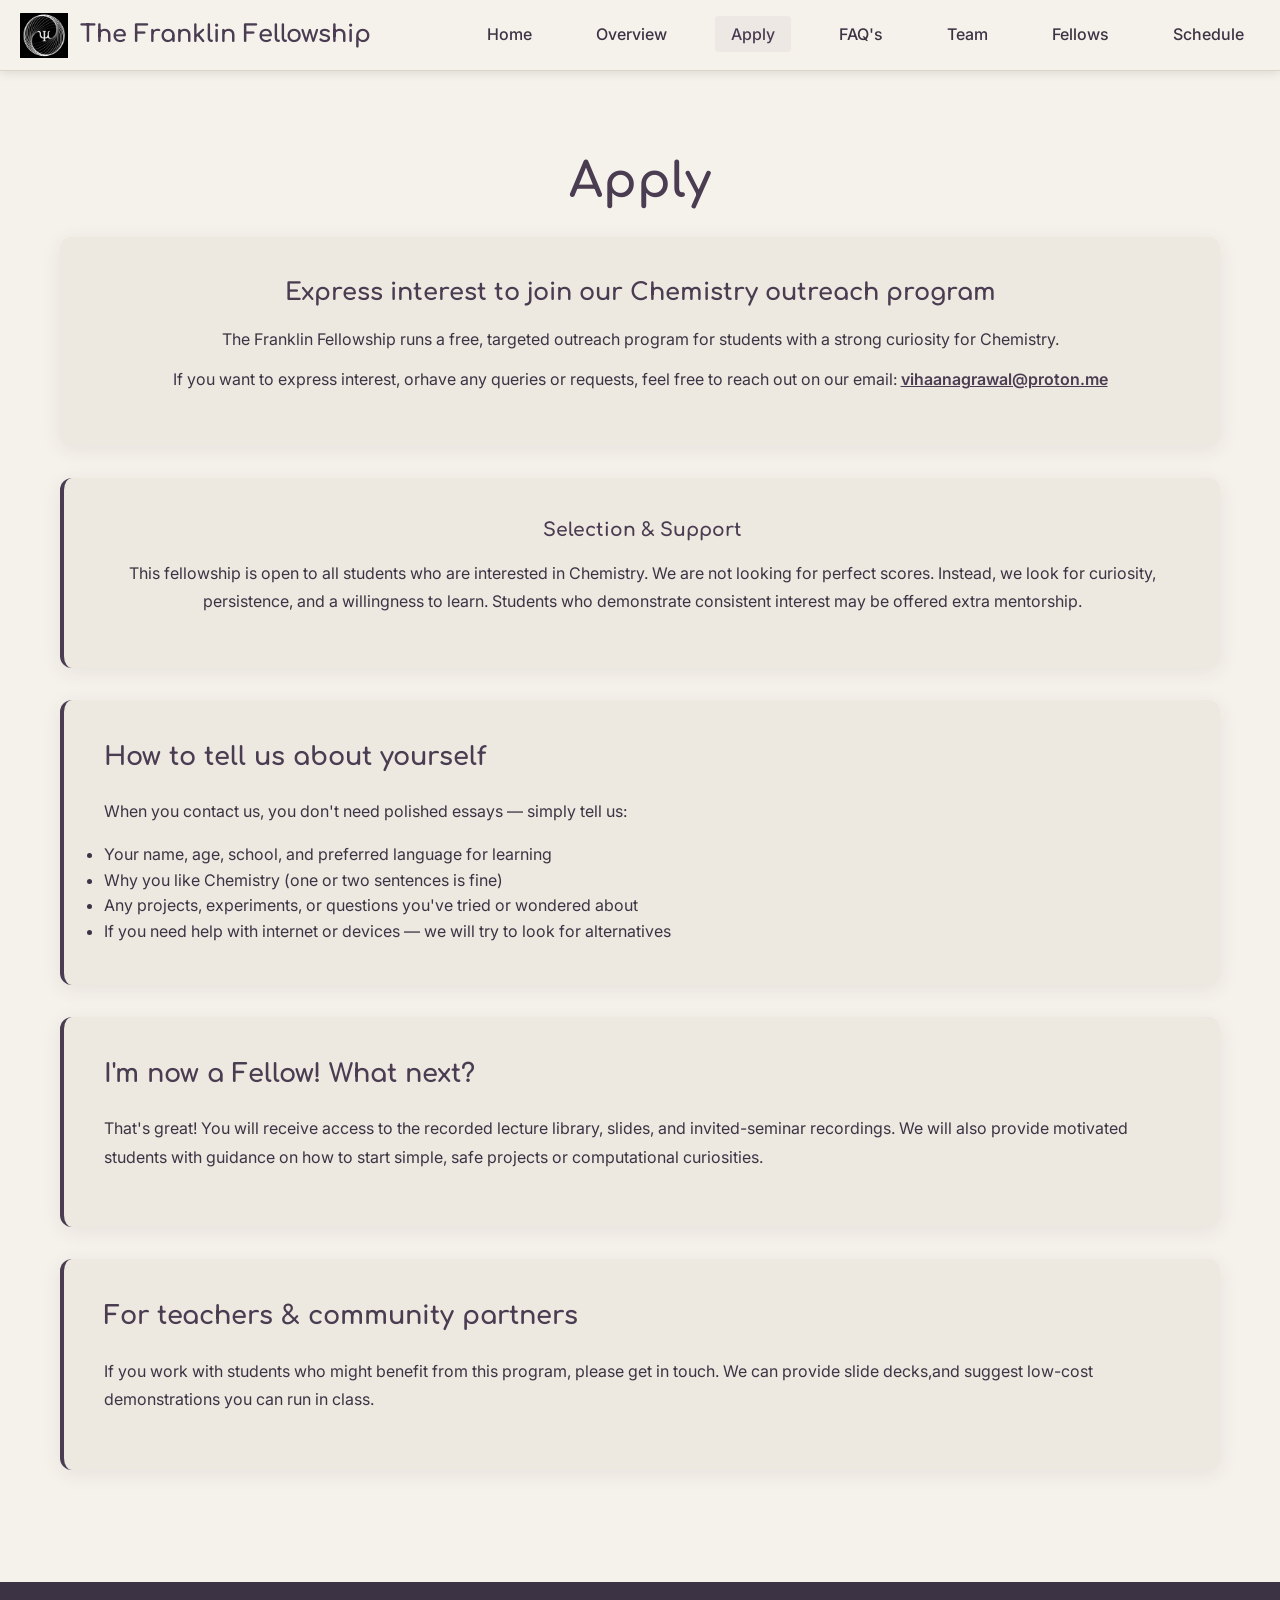
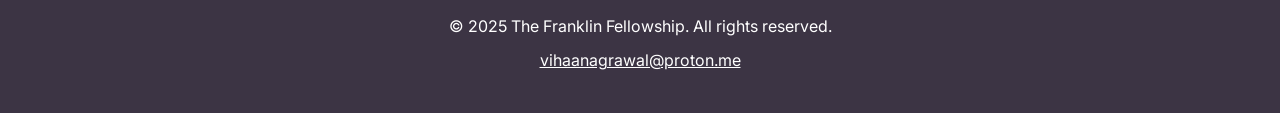
==== commit 5275d4ae: "Initial commit: Fellowship website with all pages, styles, and assets" ====
--- a/apply.html
+++ b/apply.html
@@ -3,14 +3,17 @@
 <head>
     <meta charset="UTF-8">
     <meta name="viewport" content="width=device-width, initial-scale=1.0">
-    <title>Apply - The Seaborg Fellowship</title>
+    <title>Apply - The Franklin Fellowship</title>
     <link rel="stylesheet" href="styles.css?v=2.0">
     <link href="https://fonts.googleapis.com/css2?family=Comfortaa:wght@300;400;500;600;700&family=Inter:wght@300;400;500;600&display=swap" rel="stylesheet">
 </head>
 <body>
     <nav class="navbar">
         <div class="nav-container">
-            <div class="nav-brand"><a href="index.html" style="color: inherit; text-decoration: none;">The Seaborg Fellowship</a></div>
+            <a href="index.html" class="nav-brand">
+                <img src="assets/logo.png" alt="Franklin Fellowship Logo" class="nav-logo">
+                <span>The Franklin Fellowship</span>
+            </a>
             <button class="nav-toggle" id="navToggle"><span></span><span></span><span></span></button>
             <ul class="nav-menu" id="navMenu">
                 <li><a href="index.html" class="nav-link">Home</a></li>
@@ -19,7 +22,7 @@
                 <li><a href="faqs.html" class="nav-link">FAQ's</a></li>
                 <li><a href="team.html" class="nav-link">Team</a></li>
                 <li><a href="fellows.html" class="nav-link">Fellows</a></li>
-                <li><a href="resources.html" class="nav-link">Resources</a></li>
+                <li><a href="schedule.html" class="nav-link">Schedule</a></li>
             </ul>
         </div>
     </nav>
@@ -31,7 +34,7 @@
                 
                 <div class="apply-notice">
                     <h2>Express interest to join our Chemistry outreach program</h2>
-                    <p>The Seaborg Fellowship runs a free, targeted outreach program for students with a strong curiosity for Chemistry.</p>
+                    <p>The Franklin Fellowship runs a free, targeted outreach program for students with a strong curiosity for Chemistry.</p>
                     <p>If you want to express interest, orhave any queries or requests, feel free to reach out on our email: <a href="mailto:vihaanagrawal@proton.me">vihaanagrawal@proton.me</a></p>
                 </div>
 
@@ -69,7 +72,7 @@
     
     <footer class="footer">
         <div class="container">
-            <p>© 2025 The Seaborg Fellowship. All rights reserved.</p>
+            <p>© 2025 The Franklin Fellowship. All rights reserved.</p>
             <p><a href="mailto:vihaanagrawal@proton.me">vihaanagrawal@proton.me</a></p>
         </div>
     </footer>
--- a/styles.css
+++ b/styles.css
@@ -94,10 +94,19 @@
 }
 
 .nav-brand {
+    display: flex;
+    align-items: center;
+    gap: 12px;
     font-family: 'Comfortaa', cursive;
     font-size: 1.5rem;
     font-weight: 700;
     color: var(--primary-color);
+    text-decoration: none;
+}
+
+.nav-logo {
+    height: 45px;
+    width: auto;
 }
 
 .nav-menu {
@@ -165,10 +174,10 @@
     right: 0;
     bottom: 0;
     background-image:
-        linear-gradient(rgba(74, 61, 82, 0.1) 1px, transparent 1px),
-        linear-gradient(90deg, rgba(74, 61, 82, 0.1) 1px, transparent 1px);
+        linear-gradient(rgba(74, 61, 82, 0.15) 1px, transparent 1px),
+        linear-gradient(90deg, rgba(74, 61, 82, 0.15) 1px, transparent 1px);
     background-size: 60px 60px;
-    opacity: 0.3;
+    opacity: 0.4;
 }
 
 .hero-content {
@@ -200,6 +209,7 @@
     background-color: var(--light-bg);
     padding: 3rem 0;
     text-align: center;
+    border-top: 1px solid var(--border-color);
 }
 
 .notice-section .container {
@@ -232,9 +242,10 @@
 
 /* Mission Section */
 .mission-section {
-    background: var(--bg-tertiary);
+    background: var(--light-bg);
     color: var(--text-dark);
     padding: 5rem 0;
+    border-bottom: 1px solid var(--border-color);
 }
 
 .section-title {
@@ -260,6 +271,41 @@
 
 .mission-highlight strong {
     font-weight: 700;
+}
+
+/* Naming Story Section */
+.naming-section {
+    padding: 5rem 0;
+    background-color: var(--bg-secondary);
+    border-top: 1px solid var(--border-color);
+}
+
+.naming-content {
+    max-width: 1000px;
+    margin: 0 auto;
+    text-align: center;
+}
+
+.naming-title {
+    font-family: 'Comfortaa', cursive;
+    font-size: 2.5rem;
+    color: var(--primary-color);
+    margin-bottom: 2rem;
+    font-weight: 700;
+}
+
+.naming-text {
+    font-size: 1.1rem;
+    line-height: 1.8;
+    color: var(--text-dark);
+    font-weight: 400;
+    text-align: center;
+}
+
+.naming-text em {
+    font-style: normal;
+    font-weight: 700;
+    color: var(--primary-color);
 }
 
 /* Info Cards Section */
@@ -917,62 +963,174 @@
     margin-bottom: 1rem;
 }
 
-/* Resources Page Styles */
-.resources-section {
+/* Schedule Page Styles */
+.schedule-section {
     padding: 5rem 0;
     background-color: var(--light-bg);
 }
 
-.resources-grid {
-    display: grid;
-    grid-template-columns: repeat(auto-fit, minmax(280px, 1fr));
-    gap: 2rem;
-    margin-top: 3rem;
-}
-
-.resource-card {
+.schedule-info {
     background: var(--bg-secondary);
-    padding: 2rem;
+    padding: 1.5rem 2rem;
+    border-radius: 8px;
+    margin: 2rem 0;
+    border-left: 4px solid var(--accent-color);
+}
+
+.schedule-info p {
+    margin: 0.5rem 0;
+    color: var(--text-dark);
+    font-size: 1rem;
+}
+
+.schedule-info strong {
+    color: var(--primary-color);
+    font-weight: 600;
+}
+
+.schedule-table-wrapper {
+    margin: 3rem 0;
+    overflow-x: auto;
+    background: var(--white);
     border-radius: 12px;
-    text-align: center;
-    transition: all 0.3s ease;
-    border: 2px solid transparent;
-}
-
-.resource-card:hover {
-    transform: translateY(-10px);
-    border-color: var(--primary-color);
-    box-shadow: 0 10px 30px rgba(60, 52, 68, 0.15);
-}
-
-.resource-icon {
-    font-size: 3rem;
-    margin-bottom: 1rem;
-}
-
-.resource-title {
-    font-family: 'Comfortaa', cursive;
-    font-size: 1.3rem;
-    color: var(--primary-color);
-    margin-bottom: 1rem;
-}
-
-.resource-description {
-    color: var(--text-light);
-    margin-bottom: 1.5rem;
+    box-shadow: 0 4px 20px rgba(60, 52, 68, 0.08);
+}
+
+.schedule-table {
+    width: 100%;
+    border-collapse: collapse;
+}
+
+.schedule-table thead {
+    background: var(--primary-color);
+    color: var(--white);
+}
+
+.schedule-table th {
+    padding: 1.25rem 1.5rem;
+    text-align: left;
+    font-family: 'Comfortaa', cursive;
+    font-weight: 600;
+    font-size: 1rem;
+}
+
+.schedule-table tbody tr {
+    border-bottom: 1px solid var(--border-color);
+    transition: background-color 0.2s ease;
+}
+
+.schedule-table tbody tr:hover {
+    background-color: var(--bg-secondary);
+}
+
+.schedule-table tbody tr:last-child {
+    border-bottom: none;
+}
+
+.schedule-table td {
+    padding: 1.5rem 1.5rem;
+    color: var(--text-dark);
     line-height: 1.6;
 }
 
-.resource-link {
+.schedule-table td:first-child {
+    font-weight: 600;
+    color: var(--primary-color);
+    white-space: nowrap;
+    width: 100px;
+}
+
+.schedule-table td:nth-child(2) {
+    width: 40%;
+}
+
+.schedule-table td:nth-child(3) {
+    width: 45%;
+    line-height: 1.8;
+}
+
+.schedule-table td strong {
+    color: var(--text-dark);
+    font-weight: 600;
+}
+
+.table-link {
+    color: var(--primary-color);
+    text-decoration: none;
+    font-weight: 500;
+    margin-left: 0.5rem;
+    transition: color 0.2s ease;
+}
+
+.table-link:hover {
+    color: var(--secondary-color);
+    text-decoration: underline;
+}
+
+.reading-link {
+    color: var(--primary-color);
+    text-decoration: none;
+    transition: color 0.2s ease;
+}
+
+.reading-link:hover {
+    text-decoration: underline;
+}
+
+.material-badge {
     display: inline-block;
-    color: var(--primary-color);
-    font-weight: 600;
-    text-decoration: none;
-    transition: all 0.3s ease;
-}
-
-.resource-link:hover {
-    transform: translateX(5px);
+    padding: 0.35rem 0.75rem;
+    background: var(--bg-secondary);
+    color: var(--primary-color);
+    border-radius: 6px;
+    font-size: 0.85rem;
+    font-weight: 500;
+    margin-right: 0.5rem;
+    margin-bottom: 0.5rem;
+    border: 1px solid var(--border-color);
+}
+
+.schedule-note {
+    background: var(--bg-tertiary);
+    padding: 1.5rem 2rem;
+    border-radius: 8px;
+    margin-top: 2rem;
+    border-left: 4px solid var(--primary-color);
+}
+
+.schedule-note p {
+    color: var(--text-dark);
+    line-height: 1.7;
+    margin: 0;
+}
+
+.schedule-note strong {
+    color: var(--primary-color);
+    font-weight: 600;
+}
+
+/* Responsive Schedule Table */
+@media (max-width: 768px) {
+    .schedule-table th,
+    .schedule-table td {
+        padding: 1rem;
+        font-size: 0.85rem;
+    }
+    
+    .schedule-table td:first-child {
+        width: 70px;
+        font-size: 0.8rem;
+    }
+    
+    .schedule-table td:nth-child(2),
+    .schedule-table td:nth-child(3) {
+        width: auto;
+    }
+    
+    .reading-link {
+        display: inline-block;
+        margin-bottom: 0.5rem;
+    }
 }
 
 /* Fellows Page Styles */
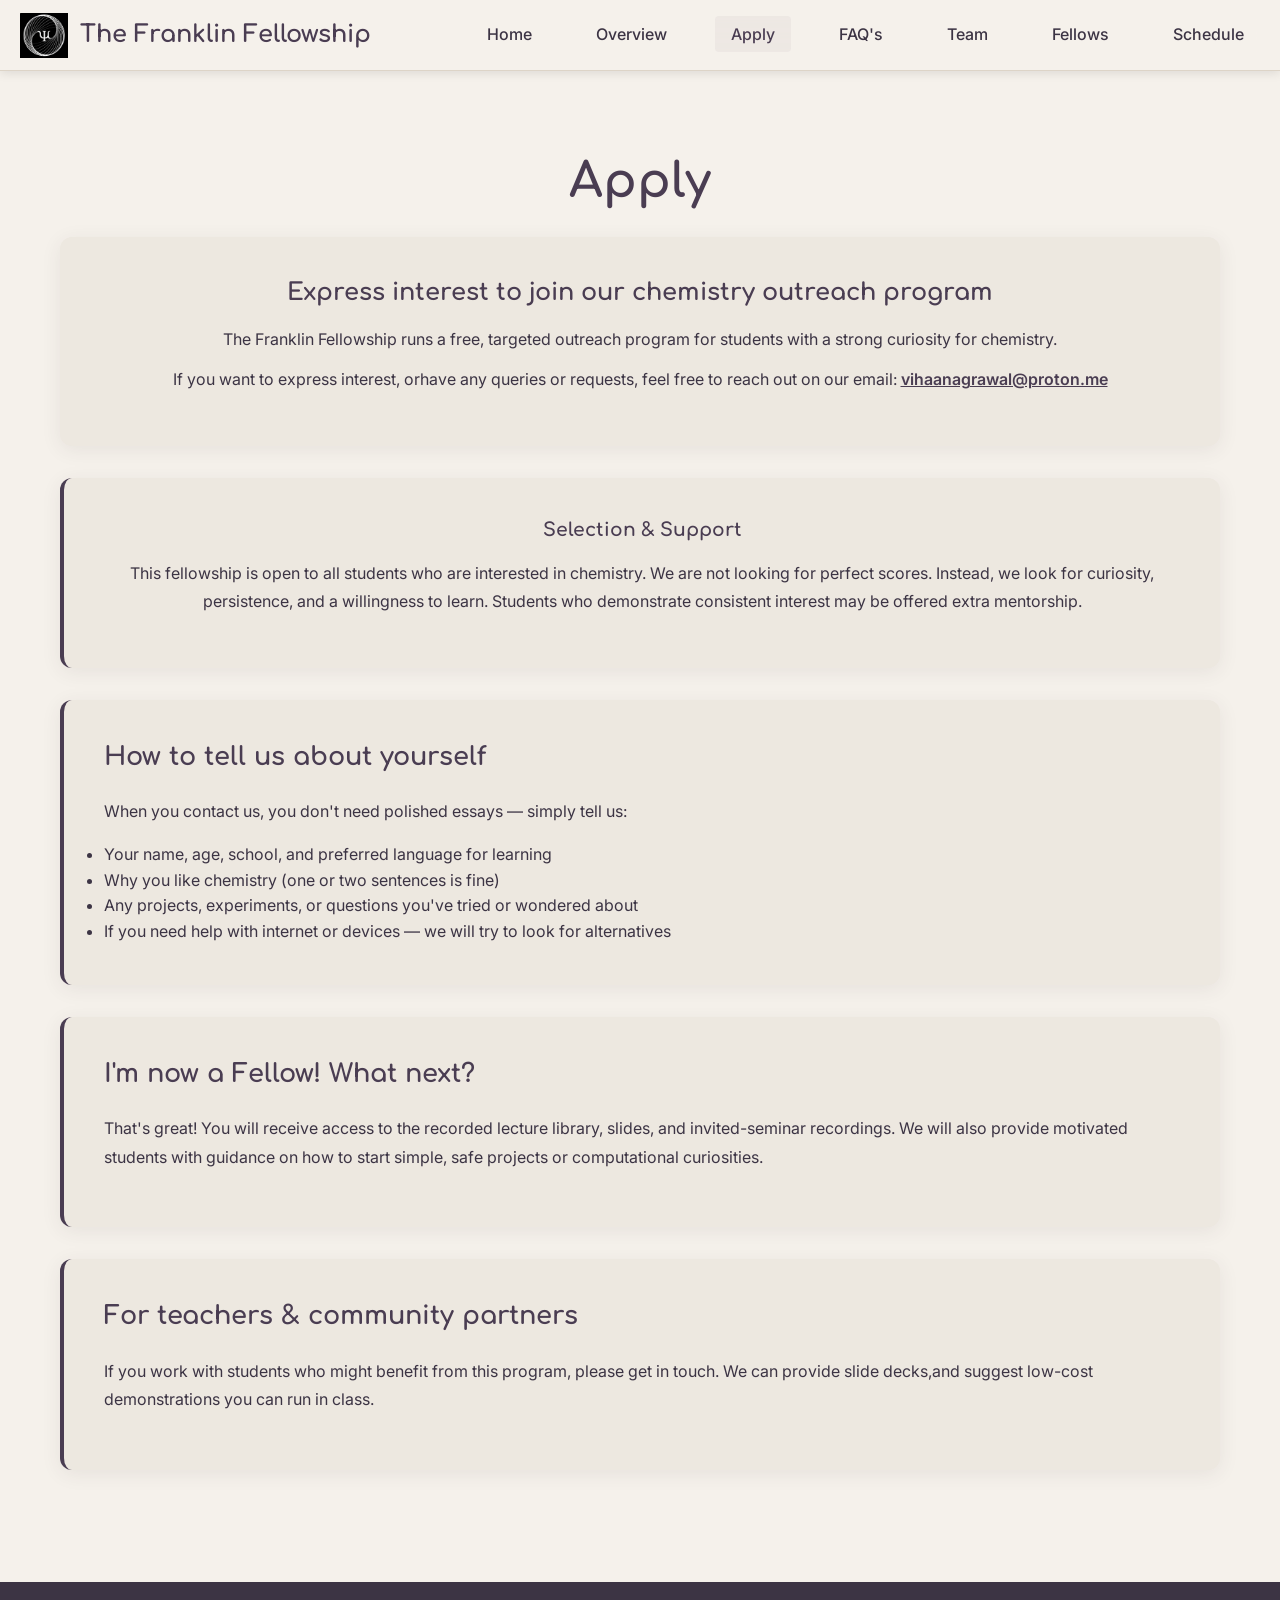
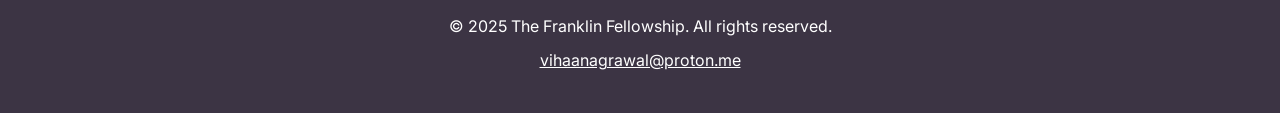
==== commit ec5fa0ab: "Update website content" ====
--- a/apply.html
+++ b/apply.html
@@ -33,14 +33,14 @@
                 <h1 class="page-title">Apply</h1>
                 
                 <div class="apply-notice">
-                    <h2>Express interest to join our Chemistry outreach program</h2>
-                    <p>The Franklin Fellowship runs a free, targeted outreach program for students with a strong curiosity for Chemistry.</p>
+                    <h2>Express interest to join our chemistry outreach program</h2>
+                    <p>The Franklin Fellowship runs a free, targeted outreach program for students with a strong curiosity for chemistry.</p>
                     <p>If you want to express interest, orhave any queries or requests, feel free to reach out on our email: <a href="mailto:vihaanagrawal@proton.me">vihaanagrawal@proton.me</a></p>
                 </div>
 
                 <div class="apply-notice important">
                     <h3>Selection & Support</h3>
-                    <p>This fellowship is open to all students who are interested in Chemistry. We are not looking for perfect scores. Instead, we look for curiosity, persistence, and a willingness to learn. Students who demonstrate consistent interest may be offered extra mentorship.</p>
+                    <p>This fellowship is open to all students who are interested in chemistry. We are not looking for perfect scores. Instead, we look for curiosity, persistence, and a willingness to learn. Students who demonstrate consistent interest may be offered extra mentorship.</p>
                 </div>
 
                 <div class="apply-card">
@@ -48,7 +48,7 @@
                     <p>When you contact us, you don't need polished essays — simply tell us:</p>
                     <ul>
                         <li>Your name, age, school, and preferred language for learning</li>
-                        <li>Why you like Chemistry (one or two sentences is fine)</li>
+                        <li>Why you like chemistry (one or two sentences is fine)</li>
                         <li>Any projects, experiments, or questions you've tried or wondered about</li>
                         <li>If you need help with internet or devices — we will try to look for alternatives</li>
                     </ul>
